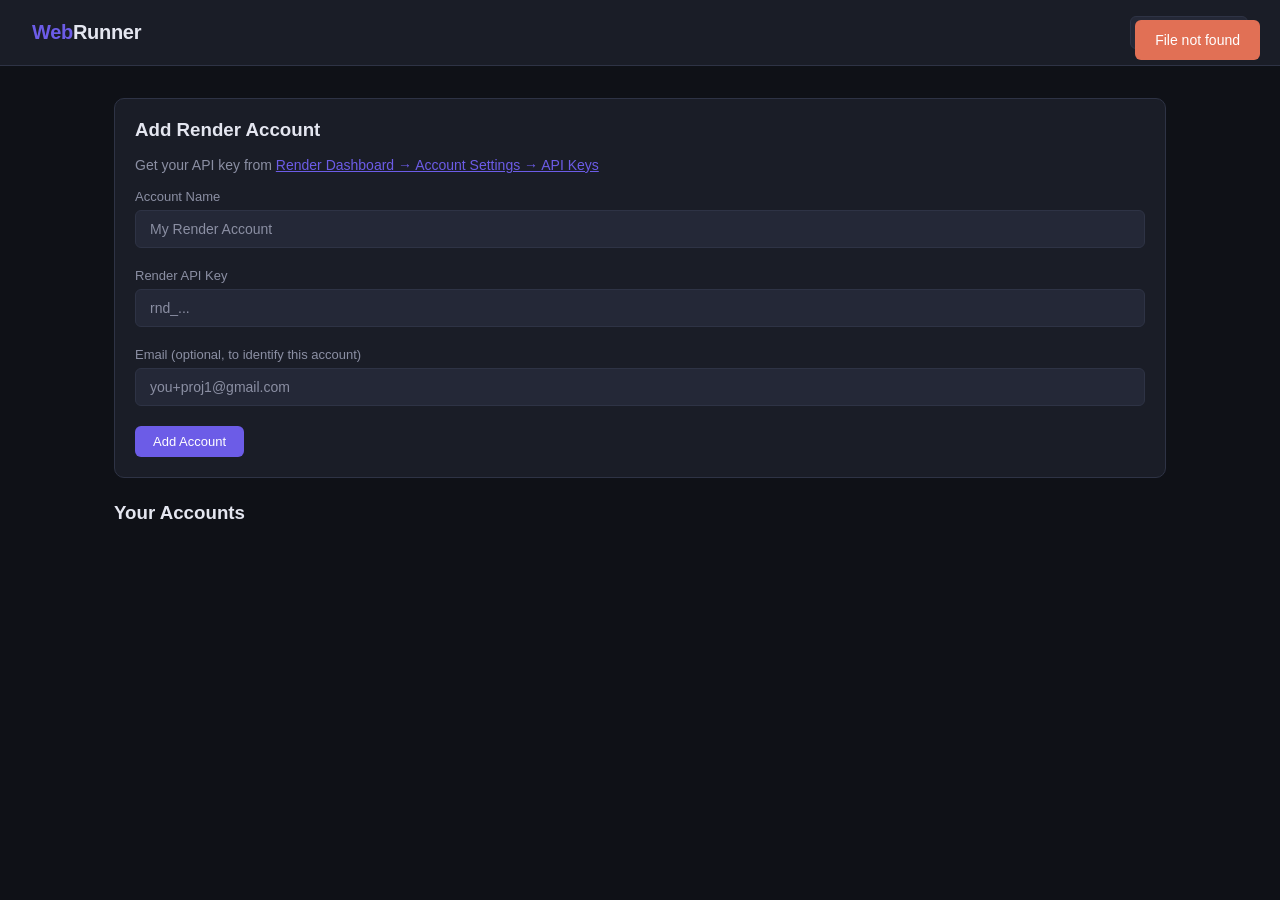
==== frontend/accounts.html @ 34329cc8 "Added webrunner(Runtime files)" ====
<!DOCTYPE html>
<html lang="en">
<head>
    <meta charset="UTF-8">
    <meta name="viewport" content="width=device-width, initial-scale=1.0">
    <title>Accounts — WebRunner</title>
    <link rel="stylesheet" href="/frontend/styles.css">
</head>
<body>
    <header class="app-header">
        <h1>Web<span>Runner</span></h1>
        <div class="header-actions">
            <a href="/" class="btn btn-secondary">← Dashboard</a>
        </div>
    </header>

    <div class="container">
        <div class="card" style="margin-bottom: 24px;">
            <h3 style="margin-bottom: 16px;">Add Render Account</h3>
            <p style="color: var(--text-muted); font-size: 14px; margin-bottom: 16px;">
                Get your API key from <a href="https://render.com/docs/api" target="_blank" style="color: var(--primary);">Render Dashboard → Account Settings → API Keys</a>
            </p>
            <div class="form-group">
                <label>Account Name</label>
                <input type="text" class="form-input" id="acc-name" placeholder="My Render Account">
            </div>
            <div class="form-group">
                <label>Render API Key</label>
                <input type="password" class="form-input" id="acc-key" placeholder="rnd_...">
            </div>
            <div class="form-group">
                <label>Email (optional, to identify this account)</label>
                <input type="email" class="form-input" id="acc-email" placeholder="you+proj1@gmail.com">
            </div>
            <button class="btn btn-primary" onclick="addAccount()">Add Account</button>
        </div>

        <h3 style="margin-bottom: 12px;">Your Accounts</h3>
        <div id="accounts-list"></div>
    </div>

    <script src="/frontend/app.js"></script>
</body>
</html>
---- frontend/styles.css ----
:root {
    --bg: #0f1117;
    --surface: #1a1d27;
    --surface2: #242837;
    --border: #2e3345;
    --text: #e4e6f0;
    --text-muted: #8b8fa3;
    --primary: #6c5ce7;
    --primary-dim: #5a4bd1;
    --green: #00cec9;
    --green-bg: rgba(0, 206, 201, 0.12);
    --yellow: #fdcb6e;
    --red: #e17055;
    --radius: 10px;
    --radius-sm: 6px;
    --shadow: 0 2px 12px rgba(0,0,0,0.3);
}

* { margin: 0; padding: 0; box-sizing: border-box; }
body {
    font-family: -apple-system, BlinkMacSystemFont, 'Segoe UI', Roboto, sans-serif;
    background: var(--bg);
    color: var(--text);
    min-height: 100vh;
}

.app-header {
    background: var(--surface);
    border-bottom: 1px solid var(--border);
    padding: 16px 32px;
    display: flex;
    align-items: center;
    justify-content: space-between;
}
.app-header h1 {
    font-size: 20px;
    font-weight: 700;
    color: var(--primary);
    letter-spacing: -0.3px;
}
.app-header h1 span { color: var(--text); }
.header-actions { display: flex; gap: 12px; align-items: center; }

.container {
    max-width: 1100px;
    margin: 0 auto;
    padding: 32px 24px;
}

/* Cards */
.card {
    background: var(--surface);
    border: 1px solid var(--border);
    border-radius: var(--radius);
    padding: 20px;
    transition: border-color .2s;
}
.card:hover { border-color: var(--primary-dim); }

/* Stats row */
.stats-row {
    display: grid;
    grid-template-columns: repeat(auto-fit, minmax(200px, 1fr));
    gap: 16px;
    margin-bottom: 32px;
}
.stat-card {
    background: var(--surface);
    border: 1px solid var(--border);
    border-radius: var(--radius);
    padding: 20px;
    text-align: center;
}
.stat-card .value {
    font-size: 28px;
    font-weight: 700;
    color: var(--primary);
}
.stat-card .label {
    font-size: 13px;
    color: var(--text-muted);
    margin-top: 4px;
}

/* Projects list */
.project-list { display: flex; flex-direction: column; gap: 12px; }
.project-card {
    background: var(--surface);
    border: 1px solid var(--border);
    border-radius: var(--radius);
    padding: 16px 20px;
    display: flex;
    align-items: center;
    justify-content: space-between;
    transition: border-color .2s;
}
.project-card:hover { border-color: var(--primary-dim); }
.project-info { flex: 1; }
.project-name {
    font-size: 15px;
    font-weight: 600;
    margin-bottom: 4px;
}
.project-meta {
    font-size: 12px;
    color: var(--text-muted);
    display: flex;
    gap: 16px;
    align-items: center;
}
.project-meta .badge {
    display: inline-block;
    padding: 2px 8px;
    border-radius: 4px;
    font-size: 11px;
    font-weight: 500;
}
.badge-django { background: #092e20; color: #44b78b; }
.badge-flask { background: #1a1a2e; color: #fff; }
.badge-fastapi { background: #162b3c; color: #009485; }
.badge-python { background: #2b3a42; color: #ffd43b; }

.project-status {
    display: flex;
    align-items: center;
    gap: 8px;
    font-size: 13px;
}
.status-dot {
    width: 8px; height: 8px;
    border-radius: 50%;
    display: inline-block;
}
.status-live { background: var(--green); box-shadow: 0 0 8px var(--green); }
.status-deploying { background: var(--yellow); animation: pulse 1s infinite; }
.status-error { background: var(--red); }
.status-pending { background: var(--text-muted); }

@keyframes pulse {
    0%, 100% { opacity: 1; }
    50% { opacity: 0.4; }
}

.project-url {
    font-size: 12px;
    color: var(--primary);
    text-decoration: none;
    margin-left: 16px;
}
.project-url:hover { text-decoration: underline; }

.project-actions { display: flex; gap: 8px; }

/* Buttons */
.btn {
    padding: 8px 18px;
    border: none;
    border-radius: var(--radius-sm);
    font-size: 13px;
    font-weight: 500;
    cursor: pointer;
    transition: all .2s;
    text-decoration: none;
    display: inline-flex;
    align-items: center;
    gap: 6px;
}
.btn-primary {
    background: var(--primary);
    color: #fff;
}
.btn-primary:hover { background: var(--primary-dim); }
.btn-secondary {
    background: var(--surface2);
    color: var(--text);
    border: 1px solid var(--border);
}
.btn-secondary:hover { background: var(--border); }
.btn-danger {
    background: var(--red);
    color: #fff;
}
.btn-danger:hover { opacity: 0.85; }
.btn-sm { padding: 5px 12px; font-size: 12px; }
.btn-icon {
    width: 36px; height: 36px;
    padding: 0;
    display: flex;
    align-items: center;
    justify-content: center;
    border-radius: var(--radius-sm);
}

/* Empty state */
.empty-state {
    text-align: center;
    padding: 60px 20px;
    color: var(--text-muted);
}
.empty-state .icon { font-size: 48px; margin-bottom: 16px; opacity: 0.5; }
.empty-state h3 { font-size: 18px; margin-bottom: 8px; color: var(--text); }
.empty-state p { font-size: 14px; max-width: 400px; margin: 0 auto 24px; }

/* Form styles */
.form-group { margin-bottom: 20px; }
.form-group label {
    display: block;
    font-size: 13px;
    font-weight: 500;
    margin-bottom: 6px;
    color: var(--text-muted);
}
.form-input {
    width: 100%;
    padding: 10px 14px;
    background: var(--surface2);
    border: 1px solid var(--border);
    border-radius: var(--radius-sm);
    color: var(--text);
    font-size: 14px;
    outline: none;
    transition: border-color .2s;
}
.form-input:focus { border-color: var(--primary); }
.form-input::placeholder { color: var(--text-muted); }
select.form-input { cursor: pointer; }

/* Scan result */
.scan-result {
    background: var(--surface2);
    border: 1px solid var(--border);
    border-radius: var(--radius);
    padding: 16px;
    margin: 16px 0;
}
.scan-row {
    display: flex;
    justify-content: space-between;
    padding: 6px 0;
    font-size: 14px;
    border-bottom: 1px solid var(--border);
}
.scan-row:last-child { border-bottom: none; }
.scan-row .label { color: var(--text-muted); }
.scan-row .value { font-weight: 500; }

/* Alert / Toast */
.toast {
    position: fixed;
    top: 20px;
    right: 20px;
    padding: 12px 20px;
    border-radius: var(--radius-sm);
    font-size: 14px;
    z-index: 1000;
    animation: slideIn 0.3s ease;
    max-width: 400px;
}
.toast-success { background: var(--green); color: #000; }
.toast-error { background: var(--red); color: #fff; }
.toast-info { background: var(--primary); color: #fff; }

@keyframes slideIn {
    from { transform: translateX(100%); opacity: 0; }
    to { transform: translateX(0); opacity: 1; }
}

/* Steps wizard */
.wizard-steps {
    display: flex;
    gap: 8px;
    margin-bottom: 32px;
}
.wizard-step {
    flex: 1;
    padding: 12px;
    background: var(--surface2);
    border: 1px solid var(--border);
    border-radius: var(--radius-sm);
    text-align: center;
    font-size: 13px;
    color: var(--text-muted);
    position: relative;
}
.wizard-step.active {
    background: var(--primary);
    border-color: var(--primary);
    color: #fff;
}
.wizard-step.done {
    background: var(--green-bg);
    border-color: var(--green);
    color: var(--green);
}
.step-number {
    display: inline-block;
    width: 22px; height: 22px;
    line-height: 22px;
    border-radius: 50%;
    background: var(--border);
    color: var(--text-muted);
    font-size: 12px;
    font-weight: 600;
    margin-right: 6px;
}
.wizard-step.active .step-number { background: rgba(255,255,255,0.2); color: #fff; }
.wizard-step.done .step-number { background: var(--green); color: #000; }

/* Scrollbar */
::-webkit-scrollbar { width: 6px; }
::-webkit-scrollbar-track { background: var(--bg); }
::-webkit-scrollbar-thumb { background: var(--border); border-radius: 3px; }
::-webkit-scrollbar-thumb:hover { background: var(--text-muted); }
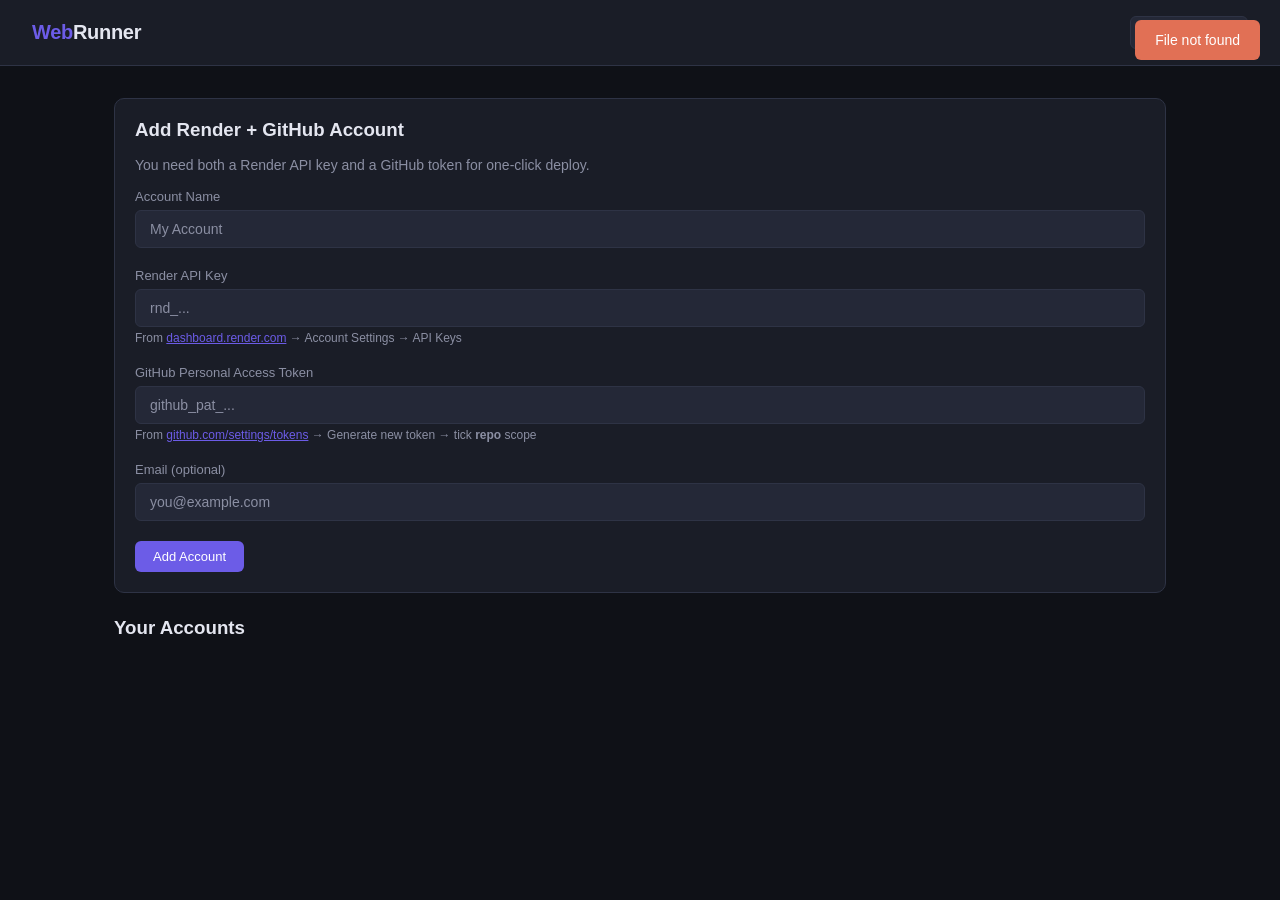
==== commit 43a346fc: "GitHub TOKEN addition for cloud" ====
--- a/frontend/accounts.html
+++ b/frontend/accounts.html
@@ -16,21 +16,32 @@
 
     <div class="container">
         <div class="card" style="margin-bottom: 24px;">
-            <h3 style="margin-bottom: 16px;">Add Render Account</h3>
+            <h3 style="margin-bottom: 16px;">Add Render + GitHub Account</h3>
             <p style="color: var(--text-muted); font-size: 14px; margin-bottom: 16px;">
-                Get your API key from <a href="https://render.com/docs/api" target="_blank" style="color: var(--primary);">Render Dashboard → Account Settings → API Keys</a>
+                You need both a Render API key and a GitHub token for one-click deploy.
             </p>
             <div class="form-group">
                 <label>Account Name</label>
-                <input type="text" class="form-input" id="acc-name" placeholder="My Render Account">
+                <input type="text" class="form-input" id="acc-name" placeholder="My Account">
             </div>
             <div class="form-group">
                 <label>Render API Key</label>
                 <input type="password" class="form-input" id="acc-key" placeholder="rnd_...">
+                <p style="color: var(--text-muted); font-size: 12px; margin-top: 4px;">
+                    From <a href="https://dashboard.render.com" target="_blank" style="color: var(--primary);">dashboard.render.com</a> → Account Settings → API Keys
+                </p>
             </div>
             <div class="form-group">
-                <label>Email (optional, to identify this account)</label>
-                <input type="email" class="form-input" id="acc-email" placeholder="you+proj1@gmail.com">
+                <label>GitHub Personal Access Token</label>
+                <input type="password" class="form-input" id="acc-gh-token" placeholder="github_pat_...">
+                <p style="color: var(--text-muted); font-size: 12px; margin-top: 4px;">
+                    From <a href="https://github.com/settings/tokens" target="_blank" style="color: var(--primary);">github.com/settings/tokens</a>
+                    → Generate new token → tick <b>repo</b> scope
+                </p>
+            </div>
+            <div class="form-group">
+                <label>Email (optional)</label>
+                <input type="email" class="form-input" id="acc-email" placeholder="you@example.com">
             </div>
             <button class="btn btn-primary" onclick="addAccount()">Add Account</button>
         </div>
--- a/frontend/styles.css
+++ b/frontend/styles.css
@@ -311,3 +311,28 @@
 ::-webkit-scrollbar-track { background: var(--bg); }
 ::-webkit-scrollbar-thumb { background: var(--border); border-radius: 3px; }
 ::-webkit-scrollbar-thumb:hover { background: var(--text-muted); }
+
+/* Progress bar */
+.progress-bar-container {
+    width: 100%;
+    height: 8px;
+    background: var(--surface2);
+    border-radius: 4px;
+    overflow: hidden;
+}
+.progress-bar {
+    height: 100%;
+    background: linear-gradient(90deg, var(--primary), var(--green));
+    border-radius: 4px;
+    transition: width 0.5s ease;
+    width: 0%;
+}
+.progress-bar.error { background: var(--red); }
+.progress-bar.live { background: var(--green); }
+
+/* Deploy detail on dashboard */
+.deploy-detail {
+    font-size: 12px;
+    color: var(--text-muted);
+    margin-top: 4px;
+}
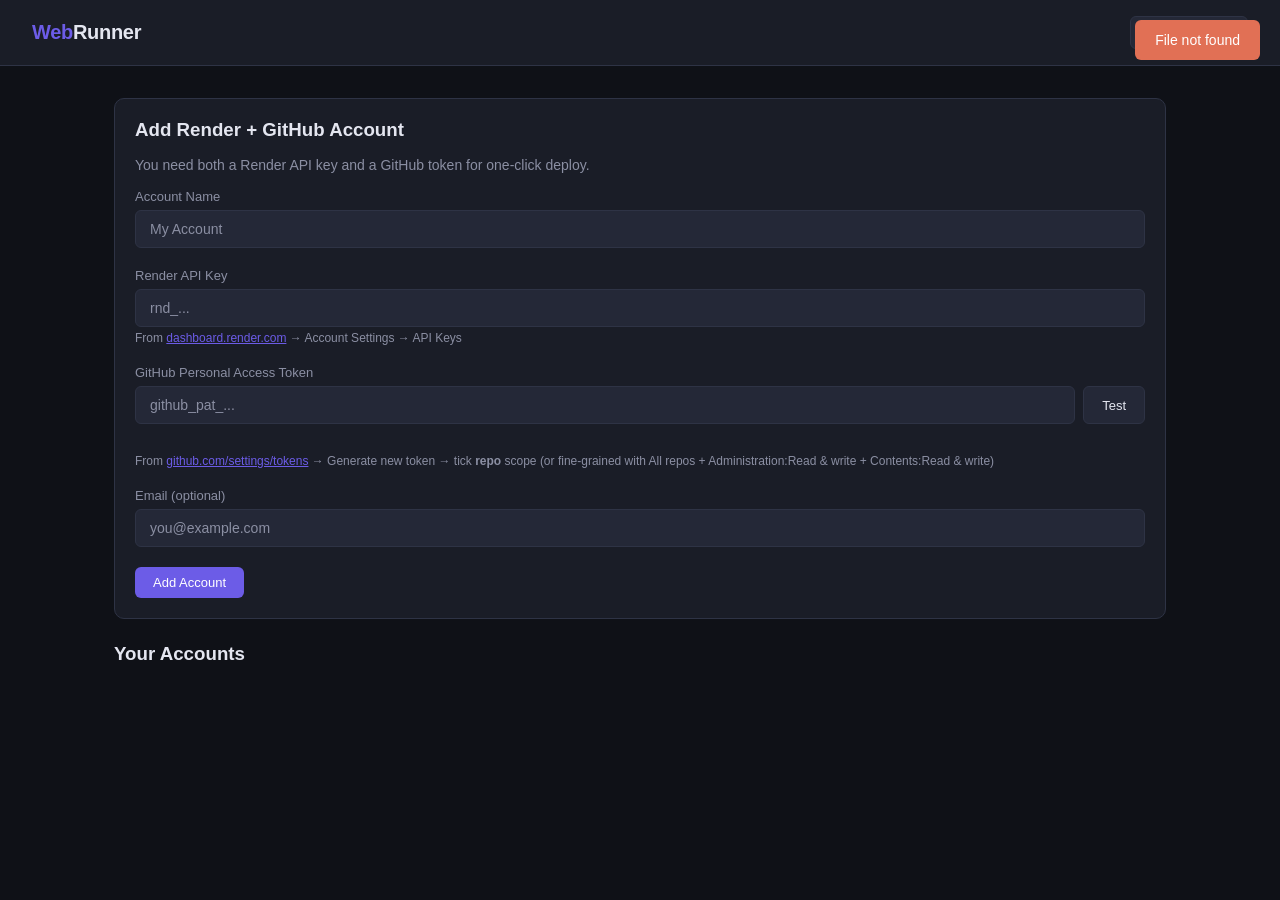
==== commit 55e24071: "File issues resolved" ====
--- a/frontend/accounts.html
+++ b/frontend/accounts.html
@@ -33,10 +33,14 @@
             </div>
             <div class="form-group">
                 <label>GitHub Personal Access Token</label>
-                <input type="password" class="form-input" id="acc-gh-token" placeholder="github_pat_...">
+                <div style="display:flex;gap:8px;">
+                    <input type="password" class="form-input" id="acc-gh-token" placeholder="github_pat_..." style="flex:1;">
+                    <button class="btn btn-secondary" onclick="testGithubToken()" id="test-gh-btn" style="white-space:nowrap;">Test</button>
+                </div>
+                <div id="test-gh-result" style="margin-top:6px;font-size:13px;min-height:20px;"></div>
                 <p style="color: var(--text-muted); font-size: 12px; margin-top: 4px;">
                     From <a href="https://github.com/settings/tokens" target="_blank" style="color: var(--primary);">github.com/settings/tokens</a>
-                    → Generate new token → tick <b>repo</b> scope
+                    → Generate new token → tick <b>repo</b> scope (or fine-grained with All repos + Administration:Read & write + Contents:Read & write)
                 </p>
             </div>
             <div class="form-group">
--- a/frontend/styles.css
+++ b/frontend/styles.css
@@ -244,6 +244,11 @@
 .scan-row .label { color: var(--text-muted); }
 .scan-row .value { font-weight: 500; }
 
+/* GitHub test result */
+.gh-test-success { color: var(--green); }
+.gh-test-error { color: var(--red); }
+.gh-test-pending { color: var(--yellow); }
+
 /* Alert / Toast */
 .toast {
     position: fixed;
@@ -330,6 +335,21 @@
 .progress-bar.error { background: var(--red); }
 .progress-bar.live { background: var(--green); }
 
+/* Error detail on add-project page */
+.deploy-error-detail {
+    margin-top: 12px;
+    padding: 12px;
+    background: rgba(225,112,85,0.1);
+    border: 1px solid var(--red);
+    border-radius: var(--radius-sm);
+}
+.deploy-error-actions {
+    margin-top: 16px;
+    display: flex;
+    gap: 8px;
+    align-items: center;
+}
+
 /* Deploy detail on dashboard */
 .deploy-detail {
     font-size: 12px;
